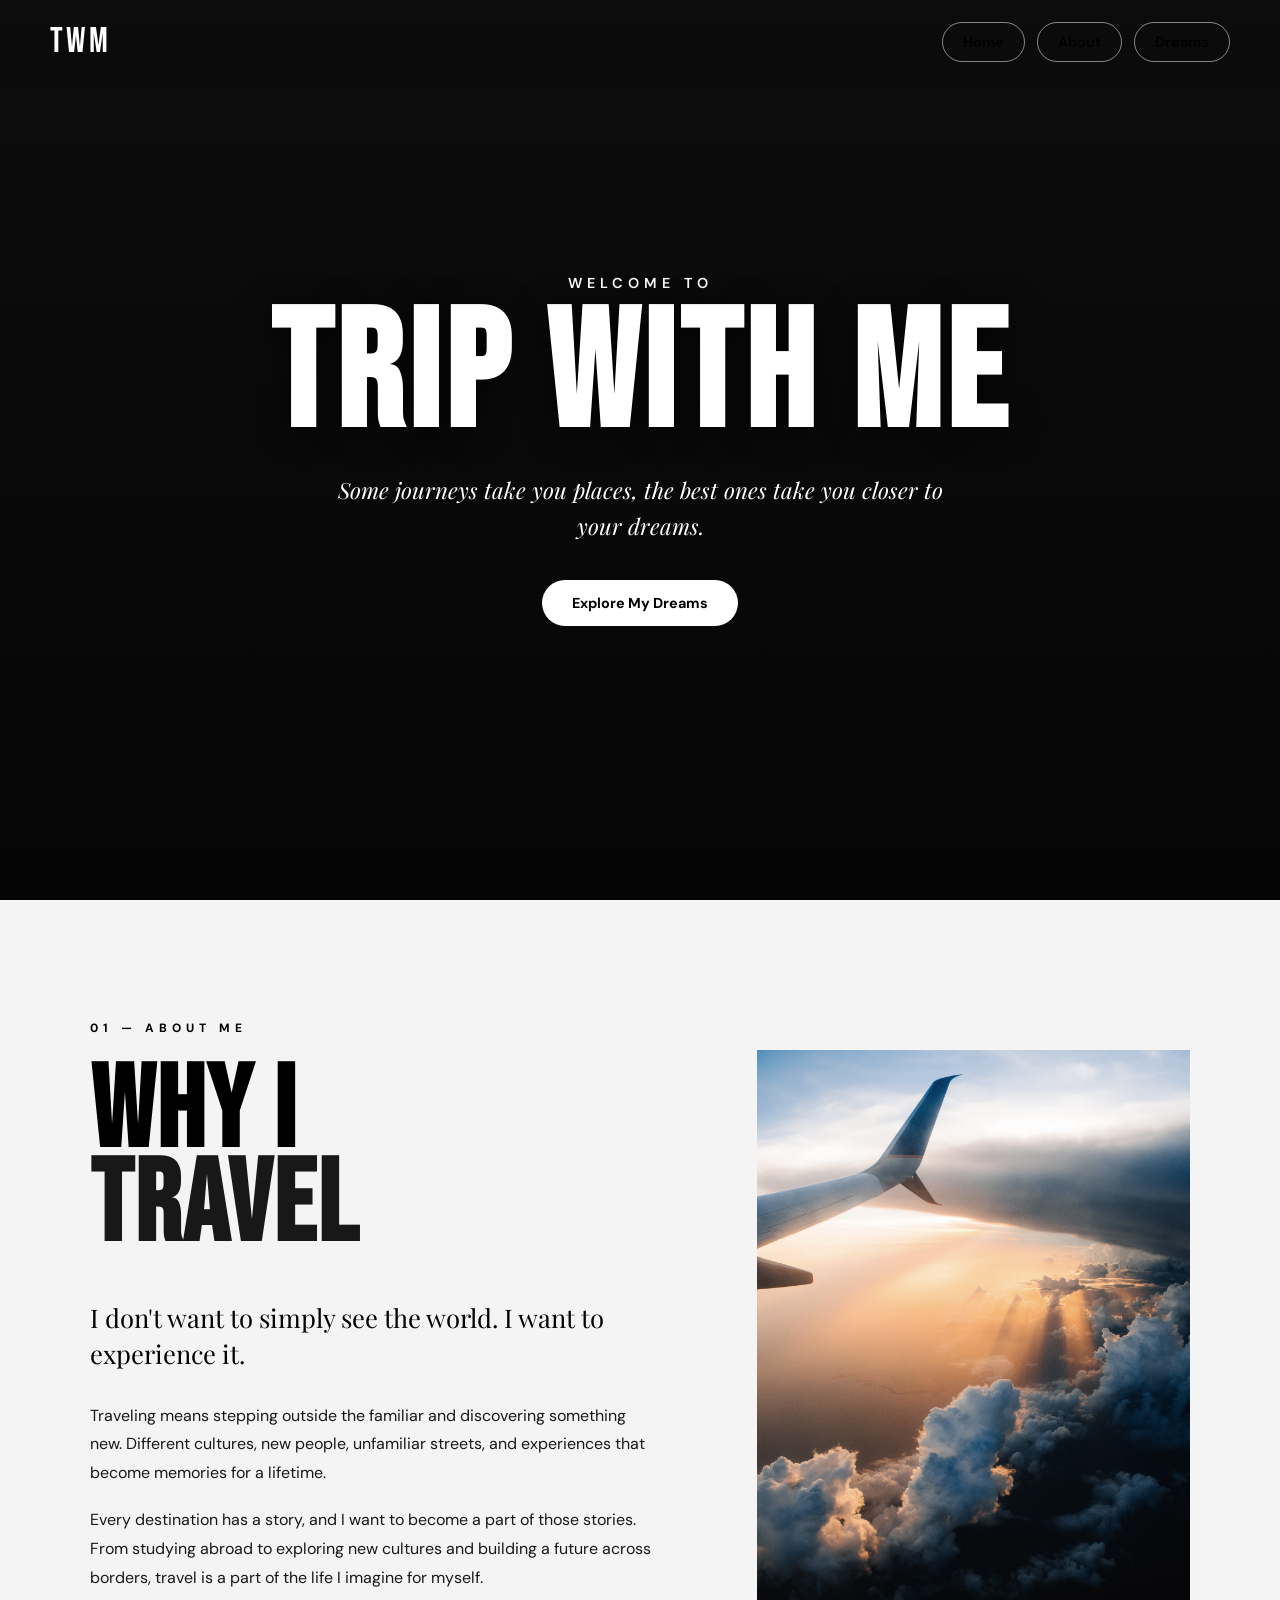
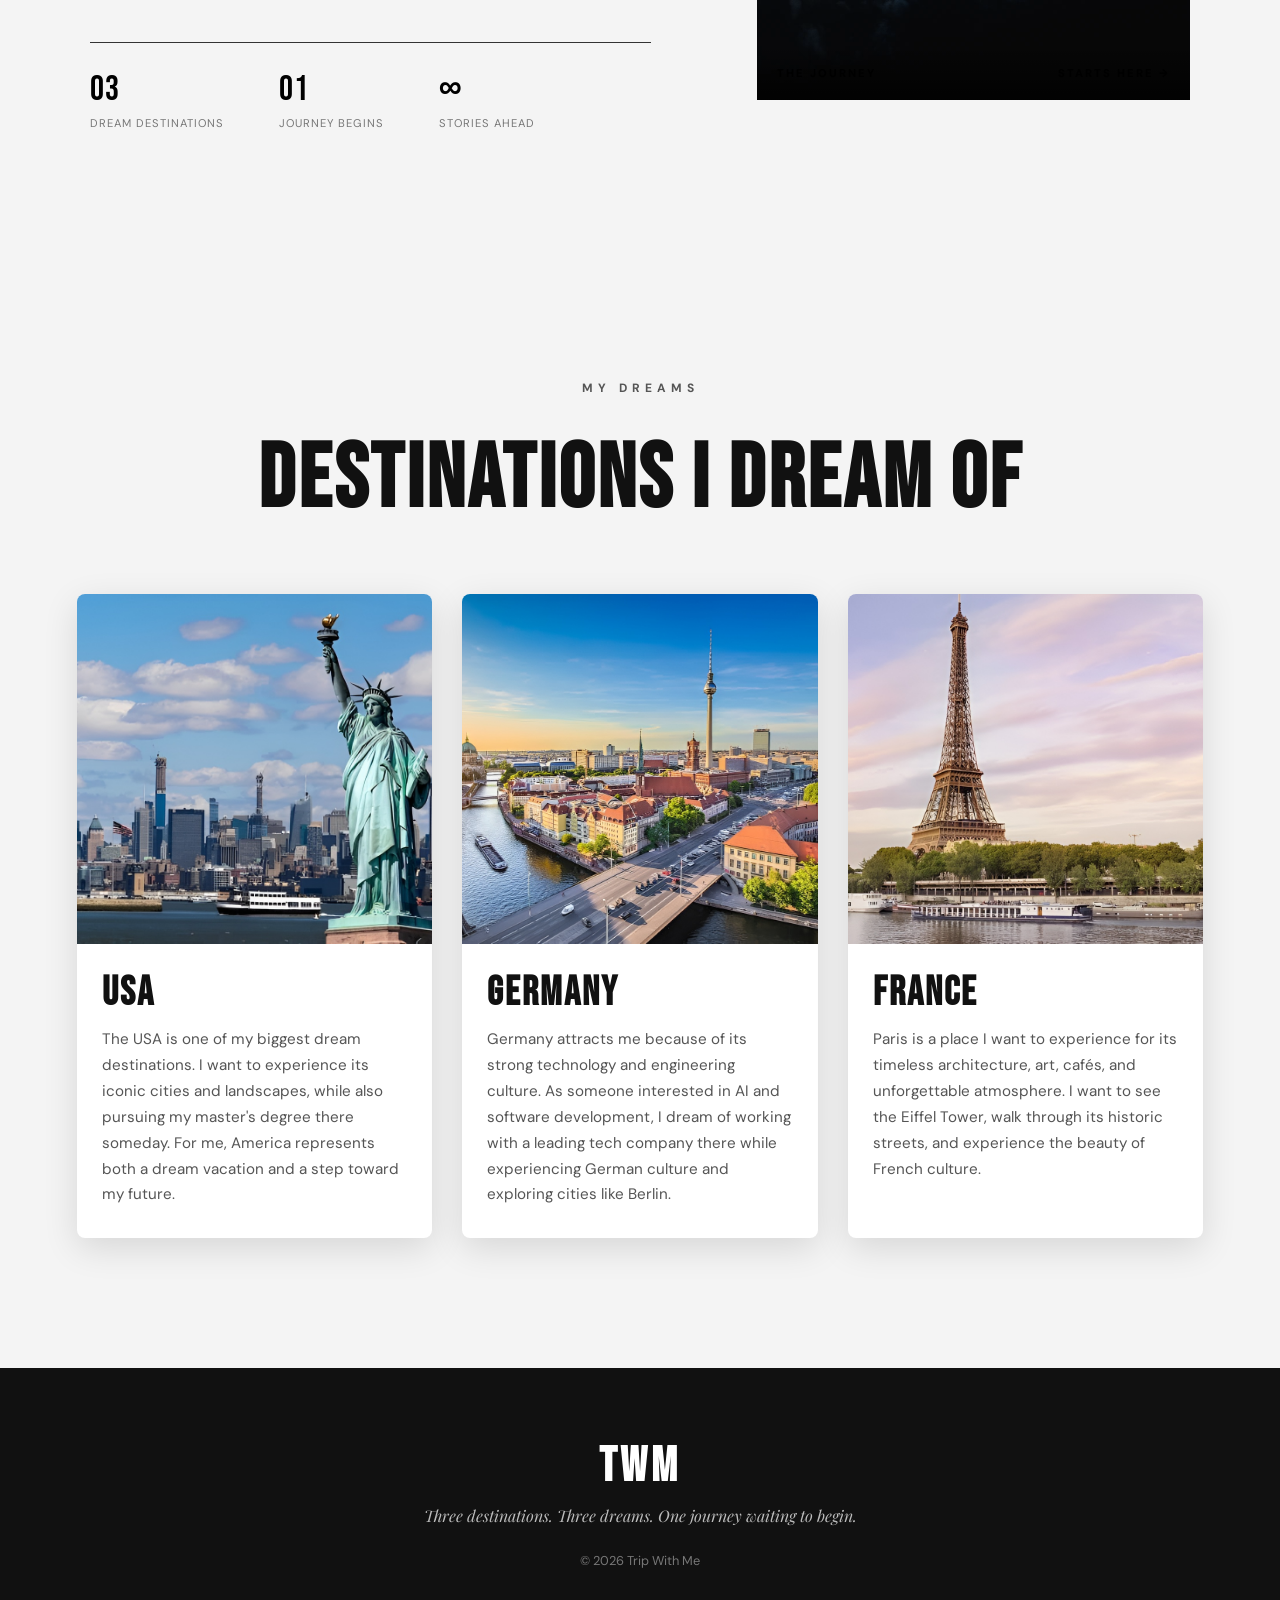
==== index.html @ 56214d66 "first commit" ====
<!DOCTYPE html>
<html lang="en">

<head>
    <meta charset="UTF-8">
    <meta name="viewport" content="width=device-width, initial-scale=1.0">
    <title>TWM - Trip With Me</title>
    <link href="https://fonts.googleapis.com/css2?family=Bebas+Neue&family=DM+Sans:wght@400;500;600;700&family=Playfair+Display:ital,wght@0,400;0,500;0,600;1,400&display=swap" rel="stylesheet">
    <link rel="stylesheet" href="./style.css">

</head>

<body>

    <nav class="navbar">

        <a href="#home" class="logo">TWM</a>

        <div class="nav-links">
            <a href="#home">Home</a>
            <a href="#about">About</a>
            <a href="#dreams">Dreams</a>
        </div>

    </nav>

    <section class="hero" id="home">

        <video class="hero-video" autoplay muted loop playsinline>
            <source src="images/AUSTRALIA-4K-SnapYT.App__prob4.mp4" type="video/mp4">
        </video>

        <div class="hero-overlay"></div>

        <div class="hero-content">

            <p class="small-title">WELCOME TO</p>

            <h1>TRIP WITH ME</h1>

            <p class="hero-text">
                Some journeys take you places, the best ones take you closer to your dreams.
            </p>

            <a href="#dreams" class="hero-btn">
                Explore My Dreams
            </a>

        </div>

    </section>


    <section class="about" id="about">

    <div class="about-left">

        <p class="section-label">01 — ABOUT ME</p>

        <h2>
            WHY I<br>
            <span>TRAVEL</span>
        </h2>

        <p class="about-intro">
            I don't want to simply see the world.
            I want to experience it.
        </p>

        <p class="about-text">
            Traveling means stepping outside the familiar and discovering
            something new. Different cultures, new people, unfamiliar streets,
            and experiences that become memories for a lifetime.
        </p>

        <p class="about-text">
            Every destination has a story, and I want to become a part of
            those stories. From studying abroad to exploring new cultures
            and building a future across borders, travel is a part of the
            life I imagine for myself.
        </p>

        <div class="about-bottom">

            <div>
                <span>03</span>
                <p>Dream Destinations</p>
            </div>

            <div>
                <span>01</span>
                <p>Journey Begins</p>
            </div>

            <div>
                <span>∞</span>
                <p>Stories Ahead</p>
            </div>

        </div>

    </div>


    <div class="about-right">

        <img 
            src="images/image copy 2.png" 
            alt="Airplane flying above the clouds"
        >

        <div class="image-caption">
            <span>THE JOURNEY</span>
            <span>STARTS HERE →</span>
        </div>

    </div>

</section>

    <section class="dreams" id="dreams">

        <p class="section-label">MY DREAMS</p>

        <h2>DESTINATIONS I DREAM OF</h2>

        <div class="dream-container">

            <div class="dream-card">

                <img src="images/image.png" alt="USA">

                <div class="dream-info">

                    <h3>USA</h3>

                    <p>
                        The USA is one of my biggest dream destinations.
                        I want to experience its iconic cities and landscapes,
                        while also pursuing my master's degree there someday.
                        For me, America represents both a dream vacation
                        and a step toward my future.
                    </p>

                </div>

            </div>

            <div class="dream-card">

                <img src="images/Germany.jpg" alt="Germany">

                <div class="dream-info">

                    <h3>GERMANY</h3>

                    <p>
                        Germany attracts me because of its strong technology
                        and engineering culture. As someone interested in
                        AI and software development, I dream of working with
                        a leading tech company there while experiencing
                        German culture and exploring cities like Berlin.
                    </p>

                </div>

            </div>

            <div class="dream-card">

                <img src="images/image copy.png" alt="Paris, France">

                <div class="dream-info">

                    <h3>FRANCE</h3>

                    <p>
                        Paris is a place I want to experience for its timeless
                        architecture, art, cafés, and unforgettable atmosphere.
                        I want to see the Eiffel Tower, walk through its historic
                        streets, and experience the beauty of French culture.
                    </p>

                </div>

            </div>

        </div>

    </section>

    <footer>

        <h2>TWM</h2>

        <p>
            Three destinations. Three dreams. One journey waiting to begin.
        </p>

        <span>© 2026 Trip With Me</span>

    </footer>
</body>
</html>
---- style.css ----
* {
    box-sizing: border-box;
    margin: 0;
    padding: 0;
}

html {
    scroll-behavior: smooth;
}

body {
    width: 100%;
    min-height: 100vh;
    background: #111;
    color: white;
}

.navbar {
    position: fixed;
    top: 0;
    left: 0;
    width: 100%;
    padding: 20px 50px;
    display: flex;
    justify-content: space-between;
    align-items: center;
    z-index: 100;
    background: rgba(0, 0, 0, 0.03);
    backdrop-filter: blur(1px);
}


.logo {
    color: white;
    text-decoration: none;
    font-family: 'Bebas Neue', sans-serif;
    font-size: 2.2rem;
    letter-spacing: 3px;
}

.nav-links {
    display: flex;
    gap: 12px;
}

.nav-links a {
    color: black;
    text-decoration: none;
    font-family: 'DM Sans', sans-serif;
    font-size: 0.9rem;
    font-weight: 600;
    padding: 10px 20px;
    border: 1px solid rgba(255, 255, 255, 0.5);
    border-radius: 30px;
    transition: 0.3s ease;
}

.nav-links a:hover {
    background: black;
    color: white;
    transform: translateY(-2px);
}

.hero {
    position: relative;
    height: 100vh;
    min-height: 650px;
    overflow: hidden;
    display: flex;
    justify-content: center;
    align-items: center;
    text-align: center;
}

.hero-video {
    position: absolute;
    width: 100%;
    height: 100%;
    object-fit: cover;
    z-index: 0;
}

.hero-overlay {
    position: absolute;
    width: 100%;
    height: 100%;
    background: linear-gradient(
        to bottom,
        rgba(0, 0, 0, 0.25),
        rgba(0, 0, 0, 0.7)
    );
    z-index: 1;
}

.hero-content {
    z-index: 2;
    max-width: 950px;
    padding: 20px;
}

.small-title {
    font-family: 'DM Sans', sans-serif;
    font-size: 0.9rem;
    font-weight: 600;
    letter-spacing: 5px;
    margin-bottom: 15px;
}

.hero h1 {
    font-family: 'Bebas Neue', sans-serif;
    font-size: clamp(5rem, 13vw, 11rem);
    line-height: 0.85;
    letter-spacing: 5px;
    margin-bottom: 25px;
    text-shadow: 0 5px 30px rgba(0, 0, 0, 0.7);
}

.hero-text {
    max-width: 650px;
    margin: 0 auto 35px;
    font-family: 'Playfair Display', serif;
    font-style: italic;
    font-size: clamp(1rem, 2vw, 1.4rem);
    line-height: 1.6;
}

.hero-btn {
    display: inline-block;
    padding: 14px 30px;
    color: black;
    background: white;
    text-decoration: none;
    font-family: 'DM Sans', sans-serif;
    font-size: 0.9rem;
    font-weight: 700;
    border-radius: 30px;
    transition: 0.3s ease;
}

.hero-btn:hover {
    transform: translateY(-4px);
    background: #eaeaea;
    box-shadow: 0 10px 30px rgba(0, 0, 0, 0.4);
}

.about {
    min-height: 100vh;
    background: #f4f4f4;
    color: black;
    padding: 120px 7%;
    display: grid;
    grid-template-columns: 1fr 0.8fr;
    gap: 90px;
    align-items: center;
}

.about-left {
    max-width: 700px;
}

.section-label {
    font-family: 'DM Sans', sans-serif;
    font-size: 0.75rem;
    font-weight: 700;
    letter-spacing: 5px;
    color: black;
    margin-bottom: 30px;
}

.about h2 {
    font-family: 'Bebas Neue', sans-serif;
    font-size: clamp(5rem, 9vw, 9rem);
    line-height: 0.82;
    letter-spacing: 2px;
    margin-bottom: 45px;
}

.about h2 span {
    color: #191818;
}

.about-intro {
    font-family: 'Playfair Display', serif;
    font-size: clamp(1.3rem, 2vw, 1.8rem);
    line-height: 1.4;
    max-width: 600px;
    margin-bottom: 30px;
}

.about-text {
    font-family: 'DM Sans', sans-serif;
    font-size: 1rem;
    line-height: 1.8;
    color: #191818;
    max-width: 650px;
    margin-bottom: 18px;
}

.about-bottom {
    display: flex;
    gap: 55px;
    margin-top: 50px;
    padding-top: 25px;
    border-top: 1px solid #333;
}

.about-bottom div {
    display: flex;
    flex-direction: column;
    gap: 5px;
}

.about-bottom span {
    font-family: 'Bebas Neue', sans-serif;
    font-size: 2.2rem;
    letter-spacing: 1px;
}


.about-bottom p {
    font-family: 'DM Sans', sans-serif;
    font-size: 0.7rem;
    text-transform: uppercase;
    letter-spacing: 1px;
    color: #777;
}

.about-right {
    position: relative;
    max-width: 520px;
    justify-self: end;
}

.about-right img {
    width: 100%;
    height: 650px;
    object-fit: cover;
    display: block;
    filter: grayscale(15%);
    transition: transform 0.5s ease;
}

.about-right:hover img {
    transform: scale(1.02);
}

.image-caption {
    position: absolute;
    bottom: 0;
    left: 0;
    width: 100%;
    padding: 20px;
    display: flex;
    justify-content: space-between;
    font-family: 'DM Sans', sans-serif;
    font-size: 0.7rem;
    font-weight: 700;
    letter-spacing: 2px;
    background: linear-gradient(
        transparent,
        rgba(0, 0, 0, 0.8)
    );
}

.dreams {
    min-height: 100vh;
    padding: 130px 6%;
    background: #f4f4f4;
    color: #111;
    text-align: center;
}

.dreams .section-label {
    color: #555;
}


.dreams > h2 {
    font-family: 'Bebas Neue', sans-serif;
    font-size: clamp(3.5rem, 7vw, 6rem);
    letter-spacing: 3px;
    margin-bottom: 60px;
}

.dream-container {
    max-width: 1300px;
    margin: auto;
    display: flex;
    gap: 30px;
}

.dream-card {
    width: 33.33%;
    background: white;
    text-align: left;
    overflow: hidden;
    border-radius: 8px;
    box-shadow: 0 10px 35px rgba(0, 0, 0, 0.12);
    transition: 0.35s ease;
}

.dream-card:hover {
    transform: translateY(-10px);
    box-shadow: 0 20px 45px rgba(0, 0, 0, 0.2);
}

.dream-card img {
    width: 100%;
    height: 350px;
    object-fit: cover;
    display: block;
    transition: 0.4s ease;
}


.dream-card:hover img {
    transform: scale(1.04);
}


.dream-info {
    padding: 25px 25px 30px;
}


.dream-info h3 {
    font-family: 'Bebas Neue', sans-serif;
    font-size: 2.5rem;
    letter-spacing: 2px;
    margin-bottom: 10px;
}


.dream-info p {
    font-family: 'DM Sans', sans-serif;
    font-size: 0.95rem;
    line-height: 1.7;
    color: #555;
}

footer {
    padding: 70px 20px;
    text-align: center;
    background: #111;
    color: white;
}

footer h2 {
    font-family: 'Bebas Neue', sans-serif;
    font-size: 3rem;
    letter-spacing: 4px;
    margin-bottom: 10px;
}

footer p {
    font-family: 'Playfair Display', serif;
    font-style: italic;
    color: #bbb;
    margin-bottom: 25px;
}

footer span {
    font-family: 'DM Sans', sans-serif;
    font-size: 0.8rem;
    color: #777;
}
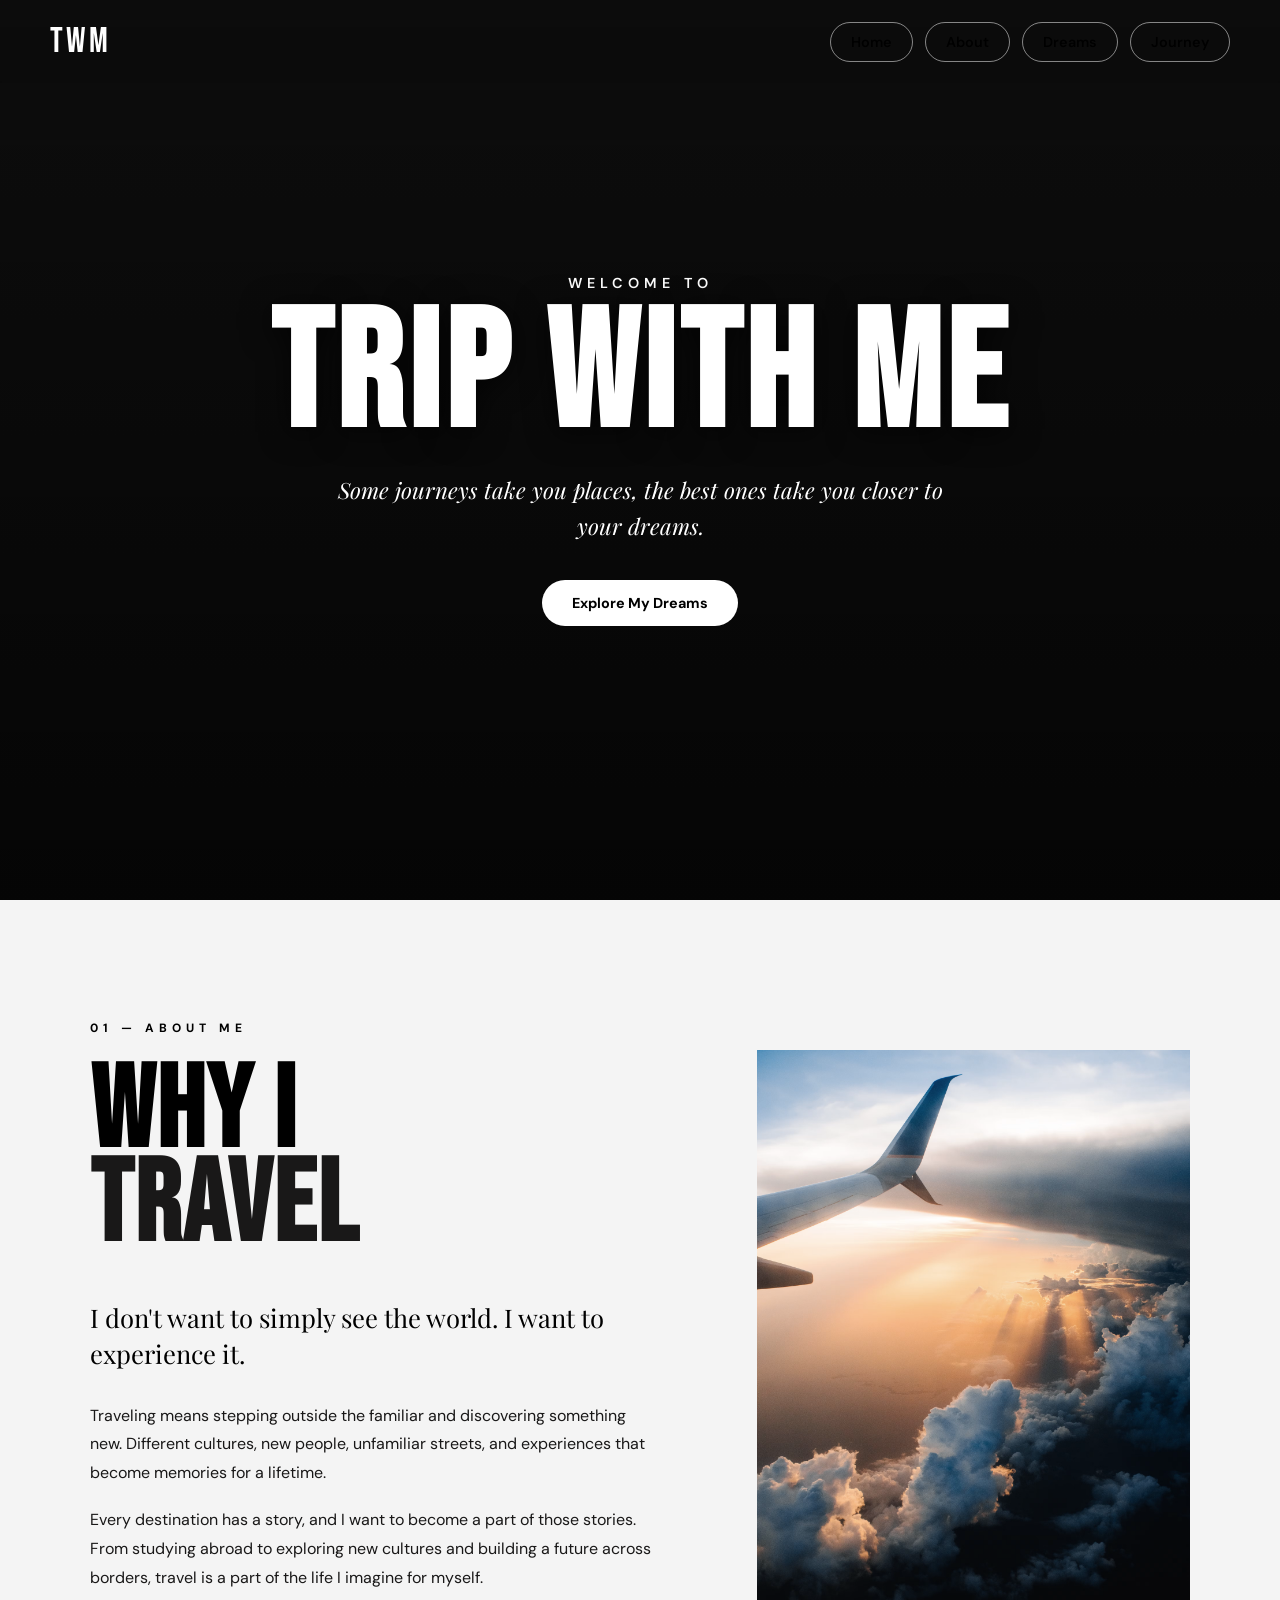
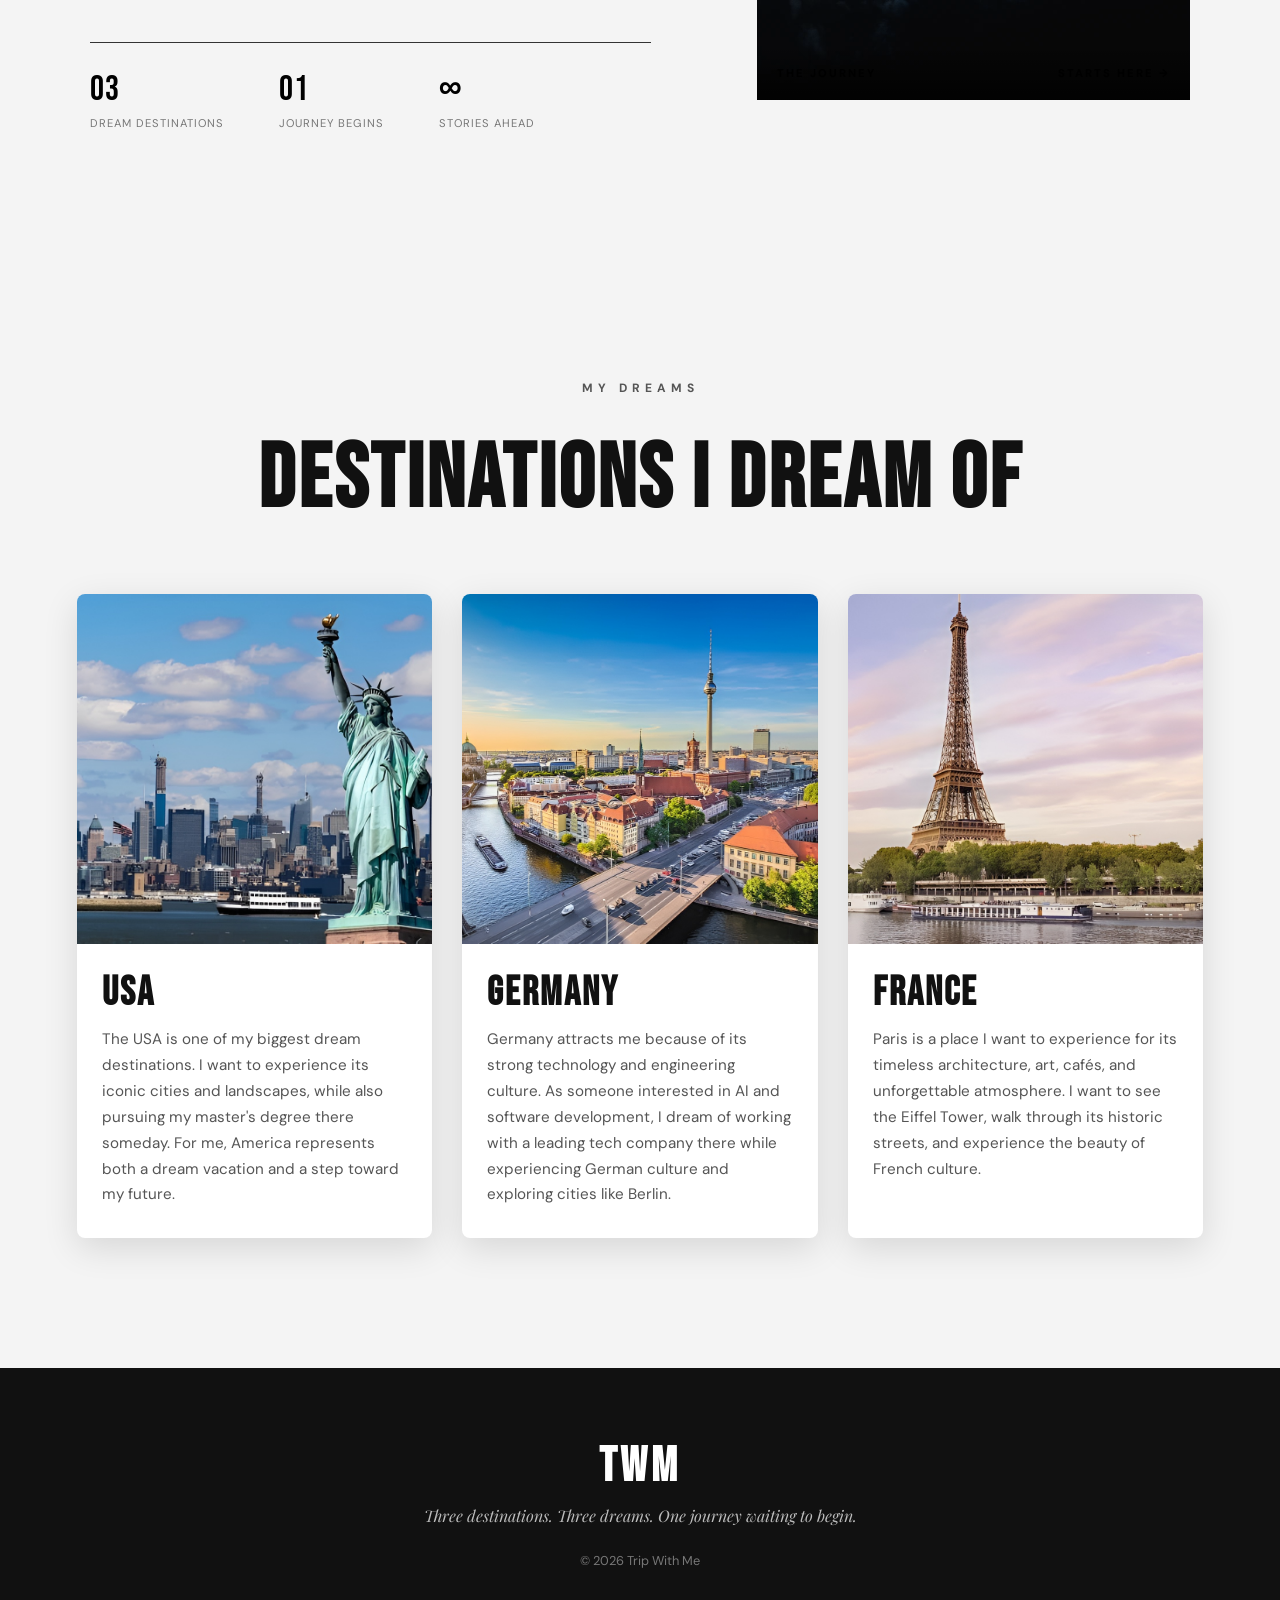
==== commit 393b91d0: "Add journey page and updates" ====
--- a/index.html
+++ b/index.html
@@ -2,14 +2,19 @@
 <html lang="en">
 
 <head>
+
     <meta charset="UTF-8">
     <meta name="viewport" content="width=device-width, initial-scale=1.0">
+
     <title>TWM - Trip With Me</title>
+
     <link href="https://fonts.googleapis.com/css2?family=Bebas+Neue&family=DM+Sans:wght@400;500;600;700&family=Playfair+Display:ital,wght@0,400;0,500;0,600;1,400&display=swap" rel="stylesheet">
+
     <link rel="stylesheet" href="./style.css">
 
 </head>
 
+
 <body>
 
     <nav class="navbar">
@@ -17,9 +22,15 @@
         <a href="#home" class="logo">TWM</a>
 
         <div class="nav-links">
+
             <a href="#home">Home</a>
+
             <a href="#about">About</a>
+
             <a href="#dreams">Dreams</a>
+
+            <a href="journey.html">Journey</a>
+
         </div>
 
     </nav>
@@ -27,19 +38,28 @@
     <section class="hero" id="home">
 
         <video class="hero-video" autoplay muted loop playsinline>
+
             <source src="images/AUSTRALIA-4K-SnapYT.App__prob4.mp4" type="video/mp4">
+
         </video>
 
+
         <div class="hero-overlay"></div>
 
+
         <div class="hero-content">
 
-            <p class="small-title">WELCOME TO</p>
-
-            <h1>TRIP WITH ME</h1>
+            <p class="small-title">
+                WELCOME TO
+            </p>
+
+            <h1>
+                TRIP WITH ME
+            </h1>
 
             <p class="hero-text">
-                Some journeys take you places, the best ones take you closer to your dreams.
+                Some journeys take you places,
+                the best ones take you closer to your dreams.
             </p>
 
             <a href="#dreams" class="hero-btn">
@@ -50,89 +70,131 @@
 
     </section>
 
-
     <section class="about" id="about">
 
-    <div class="about-left">
-
-        <p class="section-label">01 — ABOUT ME</p>
+
+        <div class="about-left">
+
+            <p class="section-label">
+                01 — ABOUT ME
+            </p>
+
+            <h2>
+                WHY I<br>
+                <span>TRAVEL</span>
+            </h2>
+
+            <p class="about-intro">
+                I don't want to simply see the world.
+                I want to experience it.
+            </p>
+
+            <p class="about-text">
+                Traveling means stepping outside the familiar
+                and discovering something new. Different cultures,
+                new people, unfamiliar streets, and experiences
+                that become memories for a lifetime.
+            </p>
+
+            <p class="about-text">
+                Every destination has a story, and I want to become
+                a part of those stories. From studying abroad to
+                exploring new cultures and building a future across
+                borders, travel is a part of the life I imagine for myself.
+            </p>
+
+
+            <div class="about-bottom">
+
+                <div>
+
+                    <span>03</span>
+
+                    <p>
+                        Dream Destinations
+                    </p>
+
+                </div>
+
+
+                <div>
+
+                    <span>01</span>
+
+                    <p>
+                        Journey Begins
+                    </p>
+
+                </div>
+
+
+                <div>
+
+                    <span>∞</span>
+
+                    <p>
+                        Stories Ahead
+                    </p>
+
+                </div>
+
+            </div>
+
+        </div>
+
+
+        <div class="about-right">
+
+            <img
+                src="images/image copy 2.png"
+                alt="Airplane flying above the clouds"
+            >
+
+
+            <div class="image-caption">
+
+                <span>
+                    THE JOURNEY
+                </span>
+
+                <span>
+                    STARTS HERE →
+                </span>
+
+            </div>
+
+        </div>
+
+    </section>
+
+    <section class="dreams" id="dreams">
+
+
+        <p class="section-label">
+            MY DREAMS
+        </p>
+
 
         <h2>
-            WHY I<br>
-            <span>TRAVEL</span>
+            DESTINATIONS I DREAM OF
         </h2>
 
-        <p class="about-intro">
-            I don't want to simply see the world.
-            I want to experience it.
-        </p>
-
-        <p class="about-text">
-            Traveling means stepping outside the familiar and discovering
-            something new. Different cultures, new people, unfamiliar streets,
-            and experiences that become memories for a lifetime.
-        </p>
-
-        <p class="about-text">
-            Every destination has a story, and I want to become a part of
-            those stories. From studying abroad to exploring new cultures
-            and building a future across borders, travel is a part of the
-            life I imagine for myself.
-        </p>
-
-        <div class="about-bottom">
-
-            <div>
-                <span>03</span>
-                <p>Dream Destinations</p>
-            </div>
-
-            <div>
-                <span>01</span>
-                <p>Journey Begins</p>
-            </div>
-
-            <div>
-                <span>∞</span>
-                <p>Stories Ahead</p>
-            </div>
-
-        </div>
-
-    </div>
-
-
-    <div class="about-right">
-
-        <img 
-            src="images/image copy 2.png" 
-            alt="Airplane flying above the clouds"
-        >
-
-        <div class="image-caption">
-            <span>THE JOURNEY</span>
-            <span>STARTS HERE →</span>
-        </div>
-
-    </div>
-
-</section>
-
-    <section class="dreams" id="dreams">
-
-        <p class="section-label">MY DREAMS</p>
-
-        <h2>DESTINATIONS I DREAM OF</h2>
 
         <div class="dream-container">
 
             <div class="dream-card">
 
-                <img src="images/image.png" alt="USA">
+                <img
+                    src="images/image.png"
+                    alt="USA"
+                >
+
 
                 <div class="dream-info">
 
-                    <h3>USA</h3>
+                    <h3>
+                        USA
+                    </h3>
 
                     <p>
                         The USA is one of my biggest dream destinations.
@@ -148,18 +210,24 @@
 
             <div class="dream-card">
 
-                <img src="images/Germany.jpg" alt="Germany">
+                <img
+                    src="images/Germany.jpg"
+                    alt="Germany"
+                >
+
 
                 <div class="dream-info">
 
-                    <h3>GERMANY</h3>
+                    <h3>
+                        GERMANY
+                    </h3>
 
                     <p>
                         Germany attracts me because of its strong technology
-                        and engineering culture. As someone interested in
-                        AI and software development, I dream of working with
-                        a leading tech company there while experiencing
-                        German culture and exploring cities like Berlin.
+                        and engineering culture. As someone interested in AI
+                        and software development, I dream of working with a
+                        leading tech company there while experiencing German
+                        culture and exploring cities like Berlin.
                     </p>
 
                 </div>
@@ -168,11 +236,17 @@
 
             <div class="dream-card">
 
-                <img src="images/image copy.png" alt="Paris, France">
+                <img
+                    src="images/image copy.png"
+                    alt="Paris, France"
+                >
+
 
                 <div class="dream-info">
 
-                    <h3>FRANCE</h3>
+                    <h3>
+                        FRANCE
+                    </h3>
 
                     <p>
                         Paris is a place I want to experience for its timeless
@@ -185,20 +259,28 @@
 
             </div>
 
+
         </div>
 
     </section>
 
     <footer>
 
-        <h2>TWM</h2>
+        <h2>
+            TWM
+        </h2>
 
         <p>
-            Three destinations. Three dreams. One journey waiting to begin.
+            Three destinations. Three dreams.
+            One journey waiting to begin.
         </p>
 
-        <span>© 2026 Trip With Me</span>
+        <span>
+            © 2026 Trip With Me
+        </span>
 
     </footer>
+
+
 </body>
 </html>
--- a/style.css
+++ b/style.css
@@ -365,3 +365,115 @@
     color: #777;
 }
 
+.journey {
+    min-height: 100vh;
+
+    padding: 140px 7% 100px;
+
+    background: #f4f4f4;
+    color: #111;
+
+    display: grid;
+
+    grid-template-columns: 1fr 0.8fr;
+
+    gap: 80px;
+
+    align-items: center;
+}
+
+
+.journey-content {
+    max-width: 700px;
+}
+
+
+.journey h1 {
+    font-family: 'Bebas Neue', sans-serif;
+
+    font-size: clamp(5rem, 9vw, 9rem);
+
+    line-height: 0.85;
+
+    letter-spacing: 2px;
+
+    margin-bottom: 40px;
+}
+
+
+.journey h1 span {
+    color: #777;
+}
+
+
+.journey-intro {
+    font-family: 'Playfair Display', serif;
+
+    font-size: 1.5rem;
+
+    line-height: 1.5;
+
+    margin-bottom: 25px;
+}
+
+
+.journey-text {
+    font-family: 'DM Sans', sans-serif;
+
+    font-size: 1rem;
+
+    line-height: 1.8;
+
+    color: #555;
+
+    max-width: 600px;
+
+    margin-bottom: 35px;
+}
+
+
+.journey-btn {
+    display: inline-block;
+
+    padding: 13px 25px;
+
+    background: #111;
+
+    color: white;
+
+    text-decoration: none;
+
+    font-family: 'DM Sans', sans-serif;
+
+    font-size: 0.85rem;
+
+    font-weight: 700;
+
+    border-radius: 30px;
+
+    transition: 0.3s ease;
+}
+
+
+.journey-btn:hover {
+    background: #333;
+
+    transform: translateY(-3px);
+}
+
+
+.journey-image {
+    width: 100%;
+
+    max-width: 520px;
+
+    justify-self: end;
+}
+
+
+.journey-image img {
+    width: 100%;
+    height: 650px;
+    object-fit: cover;
+    display: block;
+}
